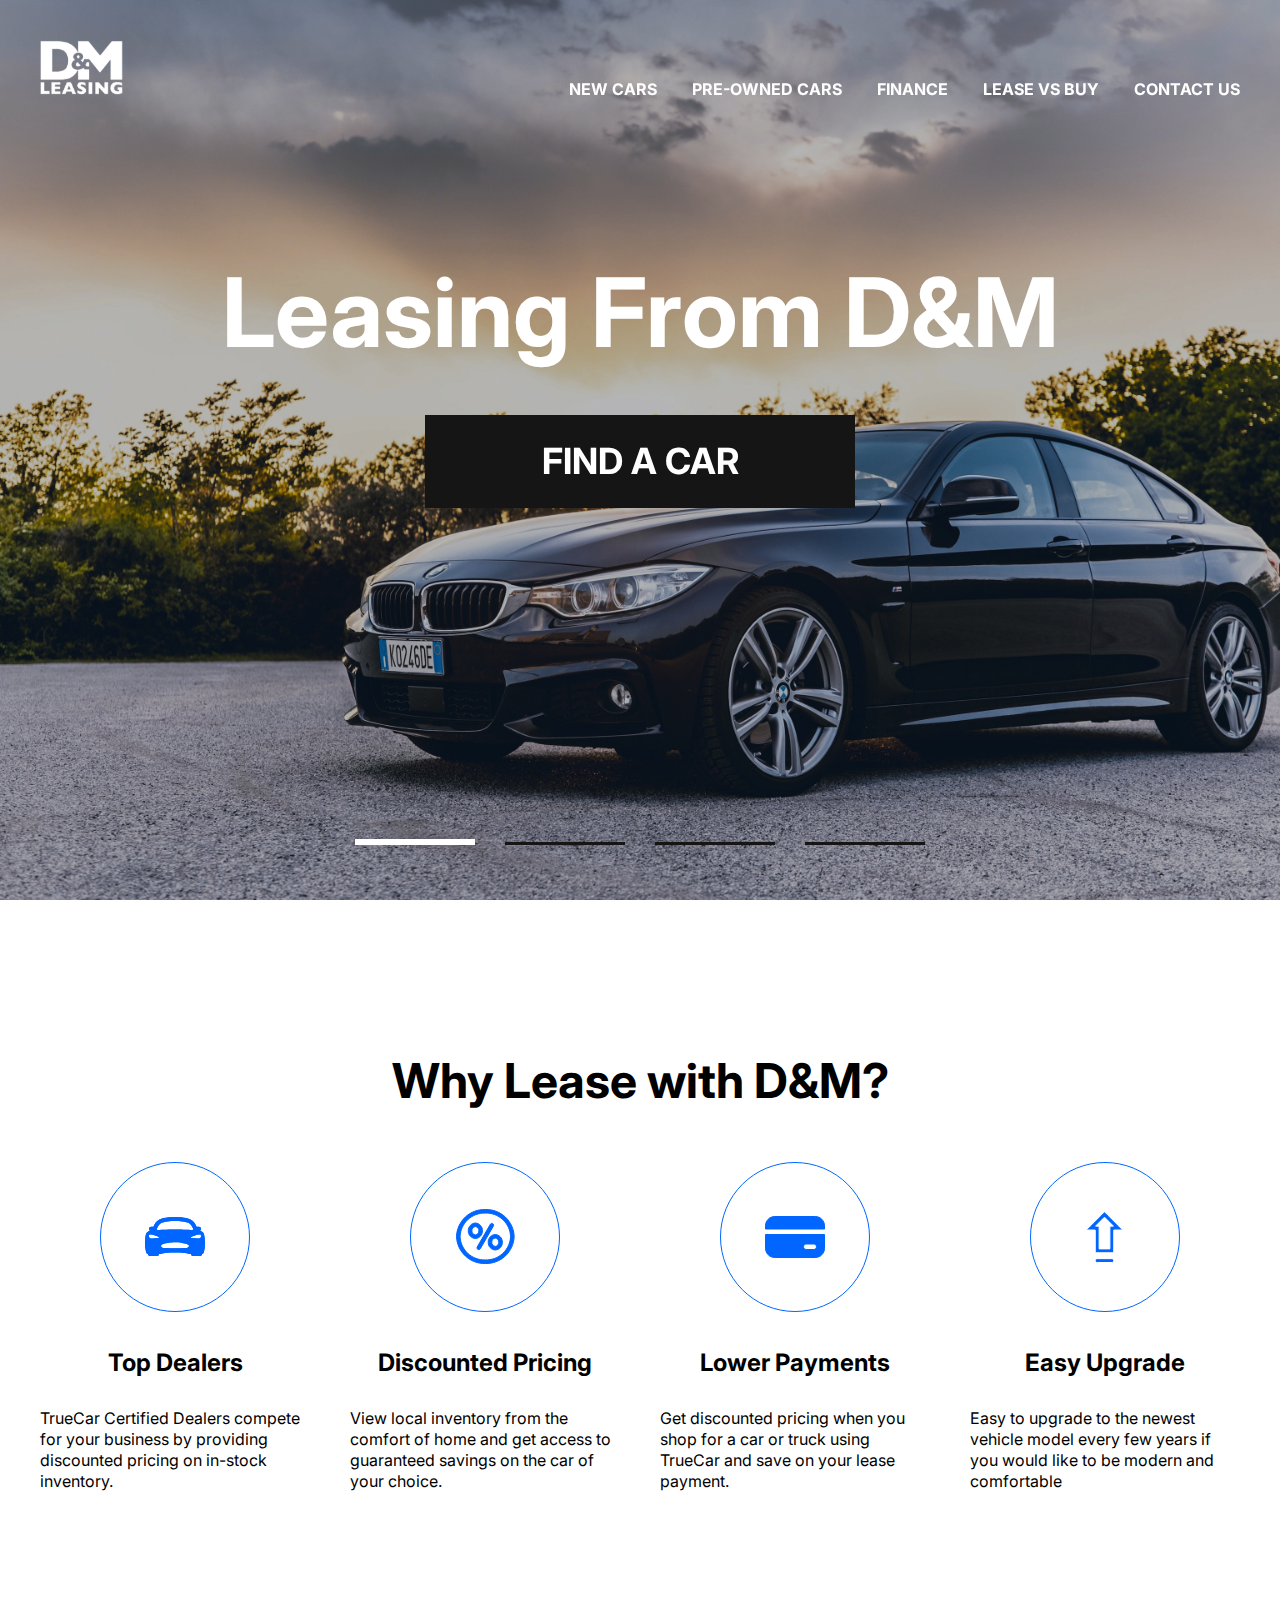
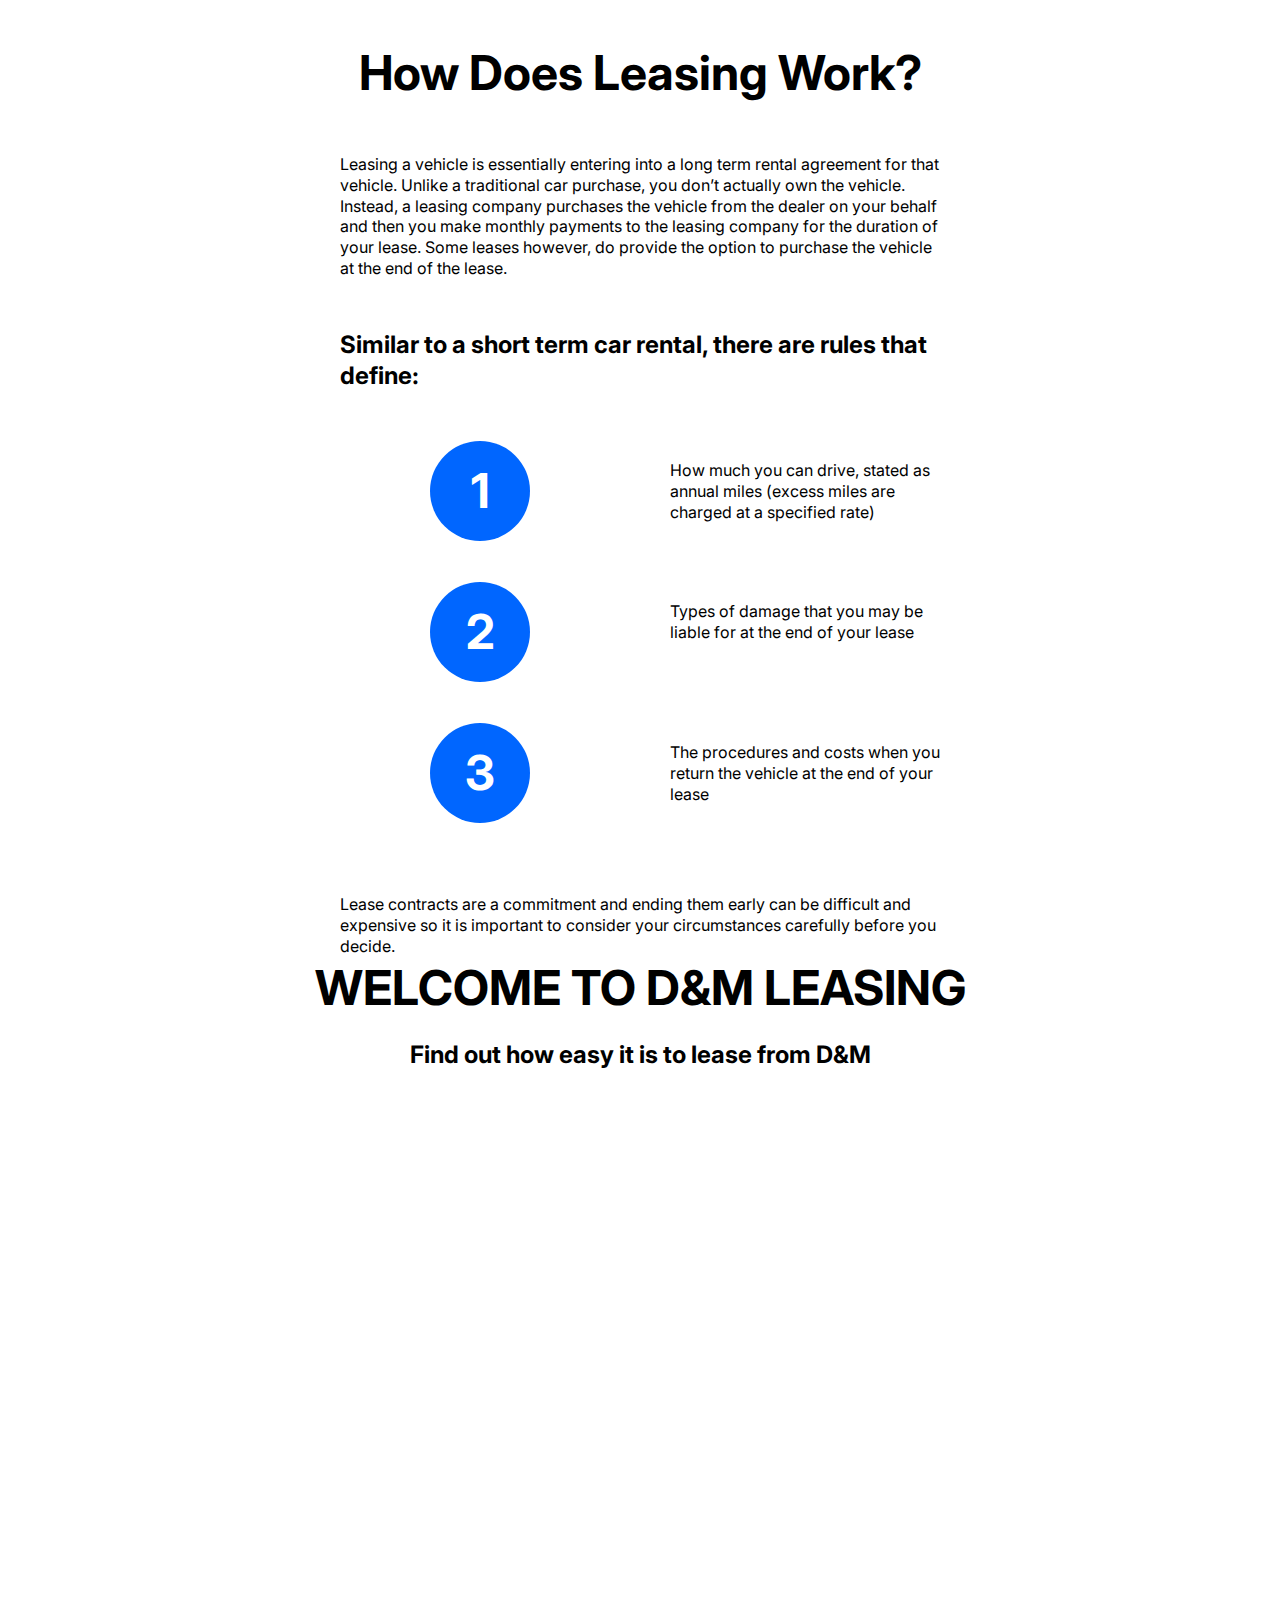
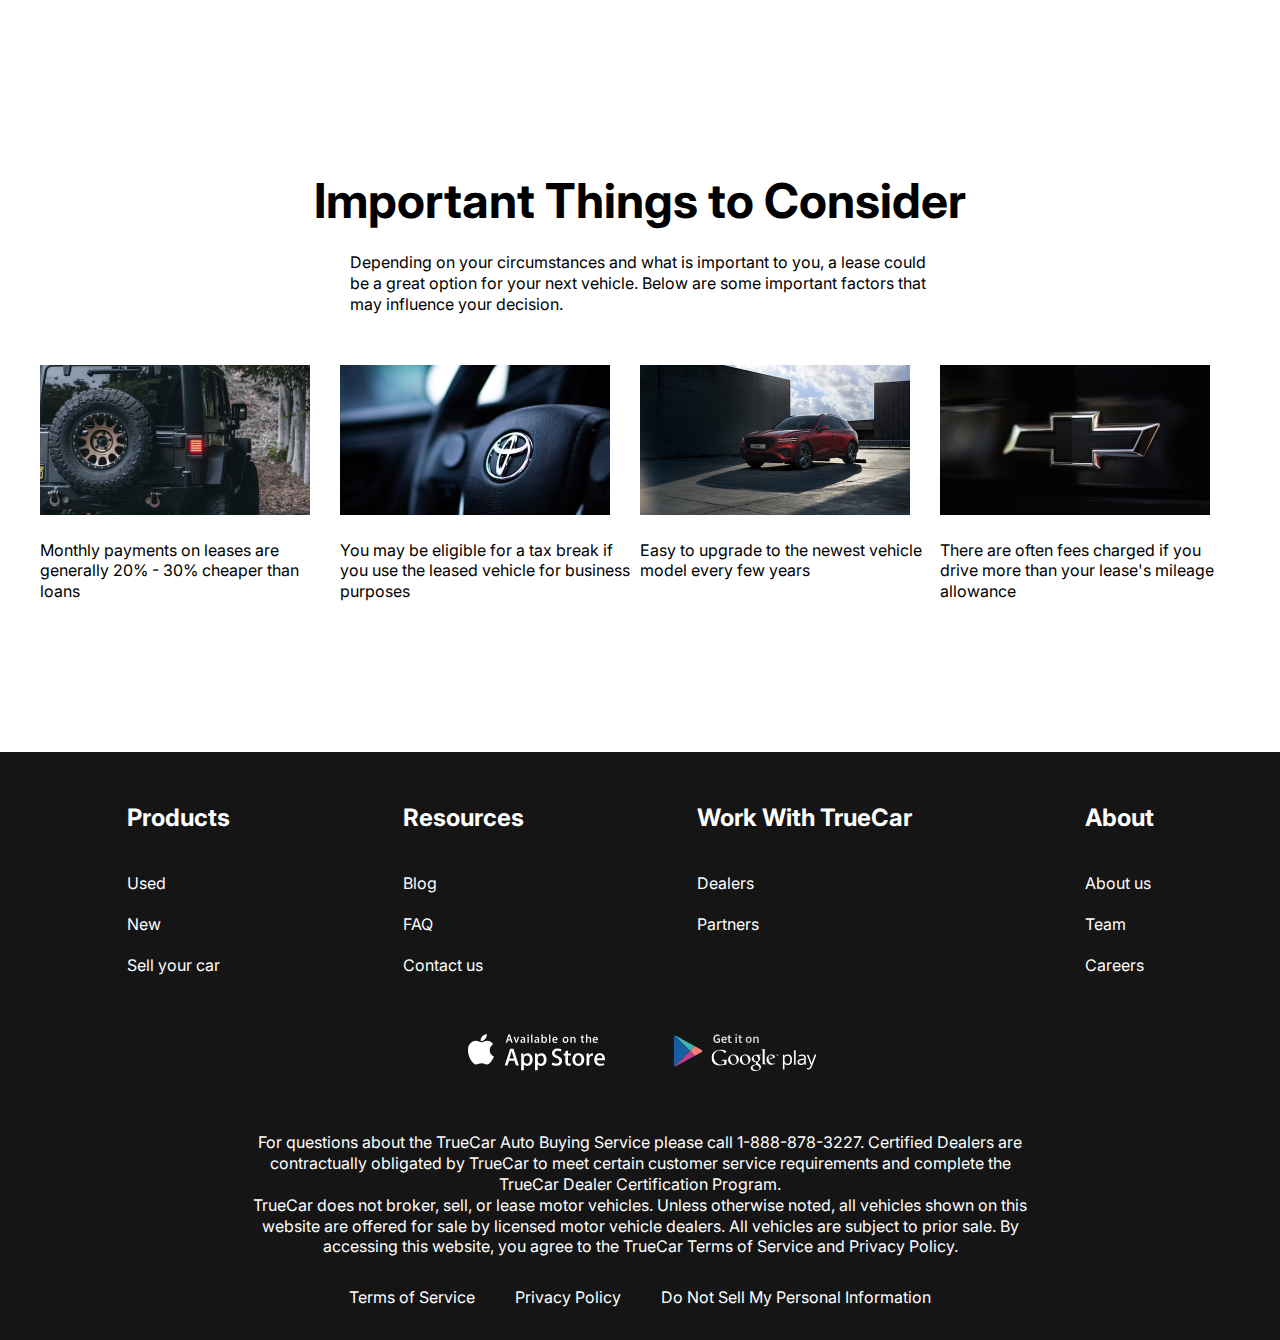
==== index.html @ 7d1ee875 "first commit" ====
<!DOCTYPE html>
<html lang="en">
  <head>
    <meta charset="UTF-8" />
    <meta http-equiv="X-UA-Compatible" content="IE=edge" />
    <meta name="viewport" content="width=device-width, initial-scale=1.0" />
    <title>Lease Cars</title>
    <link rel="preconnect" href="https://fonts.googleapis.com" />
    <link rel="preconnect" href="https://fonts.gstatic.com" crossorigin />
    <link rel="preconnect" href="https://fonts.googleapis.com" />
    <link rel="preconnect" href="https://fonts.gstatic.com" crossorigin />
    <link
      href="https://fonts.googleapis.com/css2?family=Inter:wght@400;700&display=swap"
      rel="stylesheet"
    />
    <link rel="stylesheet" href="css/swiper-bundle.min.css" />
    <link rel="stylesheet" href="css/style.css" />
  </head>
  <body>
    <div class="wrapper">
      <header class="header header-main">
        <div class="container">
          <div class="header__inner">
            <a href="index.html" class="logo">
              <img src="images/logo.svg" alt="" class="logo__img" />
            </a>
            <nav class="menu">
              <ul class="menu__list">
                <li class="menu__list-item">
                  <a href="new-cars.html" class="menu__list-link">NEW CARS</a>
                </li>
                <li class="menu__list-item">
                  <a href="#" class="menu__list-link">PRE-OWNED CARS</a>
                </li>
                <li class="menu__list-item">
                  <a href="#" class="menu__list-link">FINANCE</a>
                </li>
                <li class="menu__list-item">
                  <a href="#" class="menu__list-link">LEASE VS BUY</a>
                </li>
                <li class="menu__list-item">
                  <a href="contacts.html" class="menu__list-link">CONTACT US</a>
                </li>
              </ul>
            </nav>
          </div>
        </div>
      </header>

      <main class="main">
        <section class="top">
          <div class="container">
            <h1 class="title">Leasing From D&M</h1>
            <a href="new-cars.html" class="top__link">FIND A CAR</a>
          </div>
        </section>
        <div class="slider">
          <div class="swiper">
            <div class="swiper-wrapper">
              <div
                class="swiper-slide"
                style="background-image: url(images/slide-1.jpg)"
              ></div>
              <div
                class="swiper-slide"
                style="background-image: url(images/slide-2.jpg)"
              ></div>
              <div
                class="swiper-slide"
                style="background-image: url(images/slide-1.jpg)"
              ></div>
              <div
                class="swiper-slide"
                style="background-image: url(images/slide-2.jpg)"
              ></div>
            </div>
            <div class="swiper-pagination"></div>
          </div>
        </div>
        <section class="why-lease">
          <div class="container">
            <h2 class="section-title">Why Lease with D&M?</h2>
            <ul class="why-lease__list">
              <li class="why-lease__item">
                <img
                  src="images/why-lease-1.svg"
                  alt=""
                  class="why-lease__item-img"
                />
                <h3 class="why-lease__item-title">Top Dealers</h3>
                <p class="why-lease__item-text">
                  TrueCar Certified Dealers compete for your business by
                  providing discounted pricing on in-stock inventory.
                </p>
              </li>
              <li class="why-lease__item">
                <img
                  src="images/why-lease-2.svg"
                  alt=""
                  class="why-lease__item-img"
                />
                <h3 class="why-lease__item-title">Discounted Pricing</h3>
                <p class="why-lease__item-text">
                  View local inventory from the comfort of home and get access
                  to guaranteed savings on the car of your choice.
                </p>
              </li>
              <li class="why-lease__item">
                <img
                  src="images/why-lease-3.svg"
                  alt=""
                  class="why-lease__item-img"
                />
                <h3 class="why-lease__item-title">Lower Payments</h3>
                <p class="why-lease__item-text">
                  Get discounted pricing when you shop for a car or truck using
                  TrueCar and save on your lease payment.
                </p>
              </li>
              <li class="why-lease__item">
                <img
                  src="images/why-lease-4.svg"
                  alt=""
                  class="why-lease__item-img"
                />
                <h3 class="why-lease__item-title">Easy Upgrade</h3>
                <p class="why-lease__item-text">
                  Easy to upgrade to the newest vehicle model every few years if
                  you would like to be modern and comfortable
                </p>
              </li>
            </ul>
          </div>
        </section>
        <section class="how-does">
          <div class="container">
            <div class="how-does__inner">
              <h2 class="section-title">How Does Leasing Work?</h2>
              <p class="how-does__text">
                Leasing a vehicle is essentially entering into a long term
                rental agreement for that vehicle. Unlike a traditional car
                purchase, you don’t actually own the vehicle. Instead, a leasing
                company purchases the vehicle from the dealer on your behalf and
                then you make monthly payments to the leasing company for the
                duration of your lease. Some leases however, do provide the
                option to purchase the vehicle at the end of the lease.
              </p>
              <h4 class="how__does-title">
                Similar to a short term car rental, there are rules that define:
              </h4>
              <ol class="how__does-list">
                <li class="how__does-item">
                  How much you can drive, stated as annual miles (excess miles
                  are charged at a specified rate)
                </li>
                <li class="how__does-item">
                  Types of damage that you may be liable for at the end of your
                  lease
                </li>
                <li class="how__does-item">
                  The procedures and costs when you return the vehicle at the
                  end of your lease
                </li>
              </ol>
              <p class="how-does__text">
                Lease contracts are a commitment and ending them early can be
                difficult and expensive so it is important to consider your
                circumstances carefully before you decide.
              </p>
            </div>
          </div>
        </section>
        <section class="video">
          <div class="container">
            <h2 class="section-title video__title">WELCOME TO D&M LEASING</h2>
            <p class="video__text">Find out how easy it is to lease from D&M</p>
            <iframe
              class="video__content"
              width="1000"
              height="500"
              src="https://www.youtube.com/embed/MOHFZcXPbhE?controls=0"
              title="YouTube video player"
              frameborder="0"
              allow="accelerometer; autoplay; clipboard-write; encrypted-media; gyroscope; picture-in-picture; web-share"
              allowfullscreen
            ></iframe>
          </div>
        </section>
        <section class="important">
          <div class="container">
            <h2 class="section-title important__title">
              Important Things to Consider
            </h2>
            <p class="important__text">
              Depending on your circumstances and what is important to you, a
              lease could be a great option for your next vehicle. Below are
              some important factors that may influence your decision.
            </p>
            <ul class="important__list">
              <li class="important__item">
                <img
                  src="images/imp-1.jpg"
                  alt=""
                  class="important__item-img"
                />
                <p class="important__item-text">
                  Monthly payments on leases are generally 20% - 30% cheaper
                  than loans
                </p>
              </li>
              <li class="important__item">
                <img
                  src="images/imp-2.jpg"
                  alt=""
                  class="important__item-img"
                />
                <p class="important__item-text">
                  You may be eligible for a tax break if you use the leased
                  vehicle for business purposes
                </p>
              </li>
              <li class="important__item">
                <img
                  src="images/imp-3.jpg"
                  alt=""
                  class="important__item-img"
                />
                <p class="important__item-text">
                  Easy to upgrade to the newest vehicle model every few years
                </p>
              </li>
              <li class="important__item">
                <img
                  src="images/imp-4.jpg"
                  alt=""
                  class="important__item-img"
                />
                <p class="important__item-text">
                  There are often fees charged if you drive more than your
                  lease's mileage allowance
                </p>
              </li>
            </ul>
          </div>
        </section>
      </main>
      <footer class="footer">
        <div class="container">
          <nav class="footer__menu">
            <ul class="footer__menu-list">
              <li class="footer__menu-item">
                <p class="footer__menu-title">Products</p>
              </li>
              <li class="footer__menu-item">
                <a href="#" class="footer__menu-link">Used</a>
              </li>
              <li class="footer__menu-item">
                <a href="#" class="footer__menu-link">New</a>
              </li>
              <li class="footer__menu-item">
                <a href="#" class="footer__menu-link">Sell your car</a>
              </li>
            </ul>
            <ul class="footer__menu-list">
              <li class="footer__menu-item">
                <p class="footer__menu-title">Resources</p>
              </li>
              <li class="footer__menu-item">
                <a href="#" class="footer__menu-link">Blog</a>
              </li>
              <li class="footer__menu-item">
                <a href="#" class="footer__menu-link">FAQ</a>
              </li>
              <li class="footer__menu-item">
                <a href="#" class="footer__menu-link">Contact us</a>
              </li>
            </ul>
            <ul class="footer__menu-list">
              <li class="footer__menu-item">
                <p class="footer__menu-title">Work With TrueCar</p>
              </li>
              <li class="footer__menu-item">
                <a href="#" class="footer__menu-link">Dealers</a>
              </li>
              <li class="footer__menu-item">
                <a href="#" class="footer__menu-link">Partners</a>
              </li>
            </ul>
            <ul class="footer__menu-list">
              <li class="footer__menu-item">
                <p class="footer__menu-title">About</p>
              </li>
              <li class="footer__menu-item">
                <a href="#" class="footer__menu-link">About us</a>
              </li>
              <li class="footer__menu-item">
                <a href="#" class="footer__menu-link">Team</a>
              </li>
              <li class="footer__menu-item">
                <a href="#" class="footer__menu-link">Careers</a>
              </li>
            </ul>
          </nav>
          <ul class="app">
            <li class="app__item">
              <a href="#" class="app__item-link">
                <img class="app__item-img" src="images/appstore.svg" alt="" />
              </a>
            </li>
            <li class="app__item">
              <a href="#" class="app__item-link">
                <img class="app__item-img" src="images/googleplay.svg" alt="" />
              </a>
            </li>
          </ul>
          <div class="footer__copy">
            <p class="footer__copy-text">
              For questions about the TrueCar Auto Buying Service please call
              1-888-878-3227. Certified Dealers are contractually obligated by
              TrueCar to meet certain customer service requirements and complete
              the TrueCar Dealer Certification Program.
            </p>
            <p class="footer__copy-text">
              TrueCar does not broker, sell, or lease motor vehicles. Unless
              otherwise noted, all vehicles shown on this website are offered
              for sale by licensed motor vehicle dealers. All vehicles are
              subject to prior sale. By accessing this website, you agree to the
              TrueCar Terms of Service and Privacy Policy.
            </p>
          </div>
          <nav class="copy__nav">
            <ul class="copy__nav-list">
              <li class="copy__nav-item">
                <a href="#" class="copy__nav-link">Terms of Service</a>
              </li>
              <li class="copy__nav-item">
                <a href="#" class="copy__nav-link">Privacy Policy</a>
              </li>
              <li class="copy__nav-item">
                <a href="#" class="copy__nav-link"
                  >Do Not Sell My Personal Information</a
                >
              </li>
            </ul>
          </nav>
        </div>
      </footer>
    </div>
    <script src="js/swiper-bundle.min.js"></script>
    <script src="js/main.js"></script>
  </body>
</html>
---- css/style.css ----
html {
  box-sizing: border-box;
}

*,
*::after,
*::before {
  box-sizing: inherit;
  margin: 0;
  padding: 0;
}

html,
body {
  height: 100%;
}

ul {
  list-style-type: none;
}

a {
  text-decoration: none;
  color: inherit;
}

.section-title {
  margin-bottom: 50px;
  font-size: 48px;
  font-weight: 700;
  text-align: center;
}

.wrapper {
  min-height: 100%;
  display: flex;
  flex-direction: column;
}
.header {
}
.container {
  max-width: 1220px;
  margin: 0 auto;
  padding: 0 10px;
}

body {
  font-size: 16px;
  font-weight: 400;
  font-family: 'Inter', sans-serif;
  line-height: 1.3;
}

.header {
  background-color: #151515;
}

.header-main {
  background-color: transparent;
  position: absolute;
  z-index: 10;
  left: 0;
  right: 0;
}

.header__inner {
  padding-top: 40px;
  padding-bottom: 45px;
  display: flex;
  justify-content: space-between;
  align-items: end;
}

.menu__list {
  display: flex;
  gap: 35px;
}
.menu__list-item {
}
.menu__list-link {
  color: #fff;
  text-transform: uppercase;
  font-weight: 700;
}

.menu__list-link--active {
  color: #0066ff;
}

.footer {
  background-color: #151515;
  padding: 50px 0 32px;
  color: #fff;
}

.footer__menu {
  display: flex;
  justify-content: space-around;
  margin-bottom: 50px;
}

.footer__menu-title {
  font-size: 24px;
  font-weight: 700;
  padding-bottom: 20px;
}

.footer__menu-item + .footer__menu-item {
  padding-top: 20px;
}
.footer__menu-list {
  max-width: 250px;
}

.app {
  display: flex;
  justify-content: center;
  gap: 40px;
  margin-bottom: 52px;
}

.footer__copy {
  max-width: 800px;
  margin: 0 auto 30px;
  text-align: center;
}

.copy__nav-list {
  display: flex;
  justify-content: center;
  gap: 40px;
}

.main {
  flex-grow: 1;
}

.top {
  color: #fff;
  text-align: center;
  padding-top: 250px;
  padding-bottom: 50px;
  position: absolute;
  z-index: 5;
  left: 0;
  right: 0;
}

.title {
  padding-bottom: 40px;
  font-size: 96px;
  font-weight: 700;
}

.top__link {
  background-color: #151515;
  padding: 23px;
  max-width: 430px;
  width: 100%;
  display: inline-block;
  text-transform: uppercase;
  font-size: 36px;
  font-weight: 700;
}

.swiper::after {
  content: '';
  background: rgba(21, 21, 21, 0.3);
  position: absolute;
  z-index: 5;
  left: 0;
  right: 0;
  bottom: 0;
  top: 0;
}

.swiper-slide {
  background-repeat: no-repeat;
  background-size: cover;
  background-position: center;
  height: 100vh;
}

.swiper-pagination-bullet {
  width: 120px;
  height: 3px;
  background-color: #151515;
  border-radius: 0;
  opacity: 1;
}

.swiper-pagination-bullet-active {
  height: 6px;
  background-color: #fff;
}

.swiper-pagination-horizontal.swiper-pagination-bullets
  .swiper-pagination-bullet {
  margin: 0 15px;
}

.swiper-pagination-bullets.swiper-pagination-horizontal {
  bottom: 50px;
}

.why-lease {
  padding: 150px 0;
}

.why-lease__list {
  display: grid;
  grid-template-columns: repeat(4, 1fr);
  gap: 40px;
  text-align: center;
}

.why-lease__item-img {
  margin-bottom: 30px;
}

.why-lease__item-title {
  margin-bottom: 30px;
  font-weight: 700;
  font-size: 24px;
}
.why-lease__item-text {
  text-align: left;
}

how-does {
  padding-bottom: 150px;
}

.how-does__inner {
  max-width: 600px;
  margin: 0 auto;
}

.how__does-title {
  font-size: 24px;
  font-weight: 700;
  padding-top: 50px;
}

.how__does-list {
  padding: 50px 0 70px;
  counter-reset: myCounter;
}

.how__does-item {
  list-style-type: none;
  width: 270px;
  position: relative;
  margin-left: auto;
  box-sizing: content-box;
  padding: 19px 0 19px 240px;
  min-height: 63px;
}

.how__does-item + .how__does-item {
  margin-top: 40px;
}

.how__does-item::before {
  counter-increment: myCounter;
  content: counter(myCounter);
  display: flex;
  justify-content: center;
  align-items: center;
  font-size: 48px;
  font-weight: 700;
  background-color: #0066ff;
  width: 100px;
  height: 100px;
  border-radius: 50%;
  color: #fff;
  position: absolute;
  left: 0;
  top: 0;
}

.video {
  padding-bottom: 150px;
}

.video__title {
  margin-bottom: 20px;
}

.video__text {
  font-size: 24px;
  font-weight: 700;
  margin-bottom: 50px;
  text-align: center;
}

.video__content {
  margin: 0 auto;
  display: block;
}

.important {
  padding-bottom: 150px;
}

.important__title {
  margin-bottom: 20px;
}
.important__text {
  max-width: 580px;
  margin: 0 auto 50px;
}
.important__list {
  display: grid;
  grid-template-columns: repeat(4, 1fr);
}

.important__item-img {
  margin-bottom: 20px;
}
.important__item-text {
}

.contacts {
  padding: 100px 0 150px;
}
.contacts__title {
  margin-bottom: 20px;
}
.contacts__text {
  text-align: center;
  font-weight: 700;
  font-size: 24px;
  margin-bottom: 50px;
  padding: 0 100px;
}
.form {
  max-width: 590px;
  margin: 0 auto;
  display: flex;
  justify-content: space-between;
  flex-wrap: wrap;
}
.form__input {
  width: 270px;
  padding: 18px 20px;
  display: inline-block;
  border: 1px solid #0066ff;
  margin-bottom: 50px;
  font-size: 16px;
  font-weight: 400;
  font-family: 'Inter', sans-serif;
  line-height: 1.3;
  color: #000;
}

.form__input::placeholder,
.form__textarea::placeholder {
  font-size: 16px;
  font-weight: 400;
  font-family: 'Inter', sans-serif;
  line-height: 1.3;
  color: #000;
  opacity: 0.5;
}

.form__textarea {
  width: 100%;
  resize: none;
  padding: 28px 20px;
  height: 290px;
  border: 1px solid #0066ff;
  font-size: 16px;
  font-weight: 400;
  font-family: 'Inter', sans-serif;
  line-height: 1.3;
  color: #000;
  margin-bottom: 50px;
}

.form__btn {
  text-transform: uppercase;
  color: #fff;
  background-color: #151515;
  font-size: 16px;
  font-weight: 400;
  font-family: 'Inter', sans-serif;
  line-height: 1.3;
  padding: 13px 61px;
  margin: 0 auto;
}

.blog {
  padding-bottom: 150px;
}

.blog__items {
  display: grid;
  grid-template-columns: repeat(2, 1fr);
  gap: 40px;
  margin-bottom: 70px;
}
.blog__item {
  display: flex;
  justify-content: space-between;
  flex-wrap: wrap;
}
.blog__item-img {
  margin-bottom: 30px;
  width: 100%;
}
.blog__item-title {
  flex-basis: 446px;
  font-size: 24px;
  font-weight: 700;
}
.blog__item-link {
  color: #fff;
  background-color: #0066ff;
  padding: 4px 20px;
}

.showmore-link {
  text-transform: uppercase;
  background-color: #151515;
  padding: 13px;
  color: #fff;
  width: 225px;
  margin: 0 auto;
  text-align: center;
  display: block;
}

.choose {
  padding: 100px 0 150px;
}

.tabs {
  margin-bottom: 70px;
}

.tabs__btn {
  padding: 0 150px;
  display: flex;
  justify-content: space-between;
  gap: 80px;
  padding-bottom: 100px;
}
.tabs__btn-item {
  font-size: 24px;
  font-weight: 700;
  cursor: pointer;
  border: none;
  background-color: transparent;
  padding: 0;
}

.tabs__btn-item--active {
  color: #0066ff;
}

.tabs__content-item {
  display: none;
  grid-template-columns: repeat(4, 1fr);
  gap: 100px 40px;
}

.tabs__content-item.tabs__content-item--active {
  display: grid;
}
.card {
  text-align: center;
}

.card__content {
  padding: 0 5px;
  border: 1px solid #0066ff;
  border-top: 0;
}

.card__img {
  display: block;
}

.card__title {
  padding-top: 20px;
  font-size: 24px;
  font-weight: 700;
  margin-bottom: 20px;
}
.card__text {
  margin-bottom: 20px;
}
.card__price {
  margin-bottom: 20px;
  font-size: 24px;
  font-weight: 700;
}
.card__link {
  display: block;
  color: #0066ff;
  border: 1px solid #0066ff;
  border-top: 0;
}
.showmore-link {
}
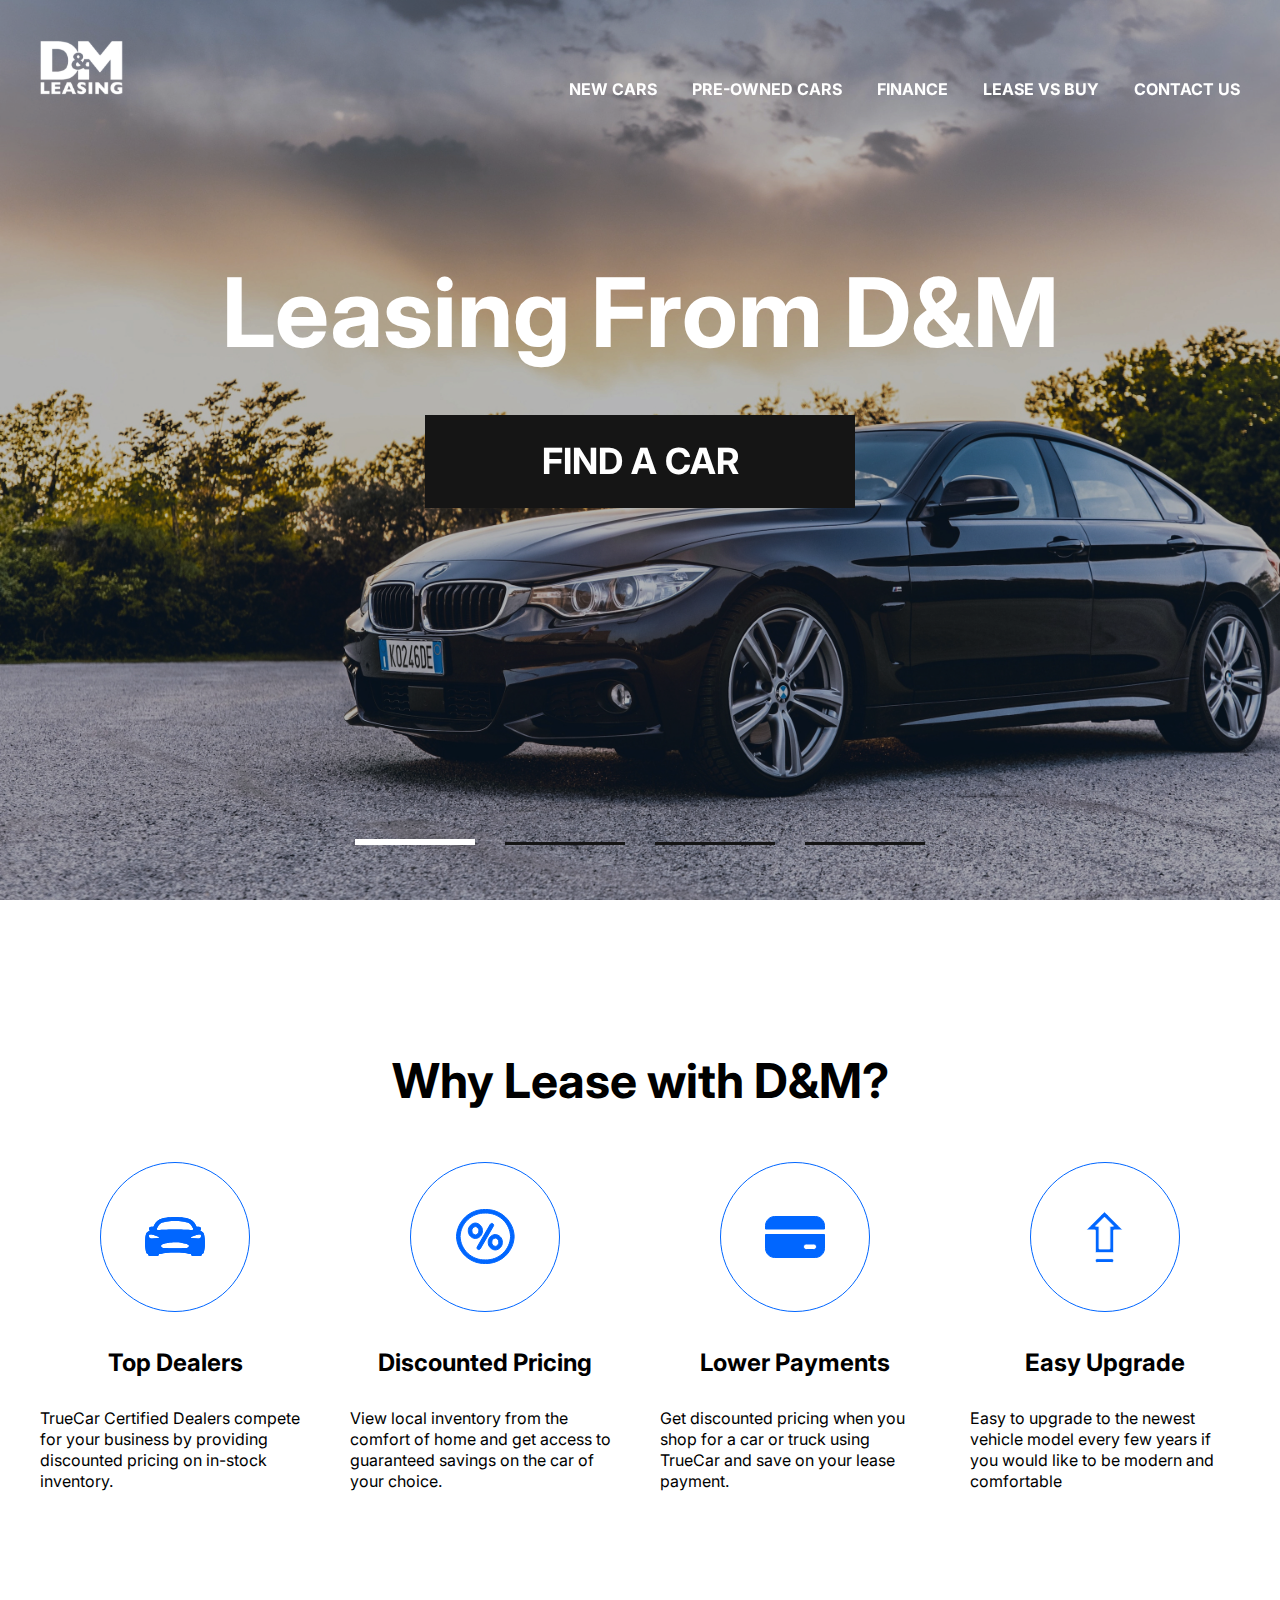
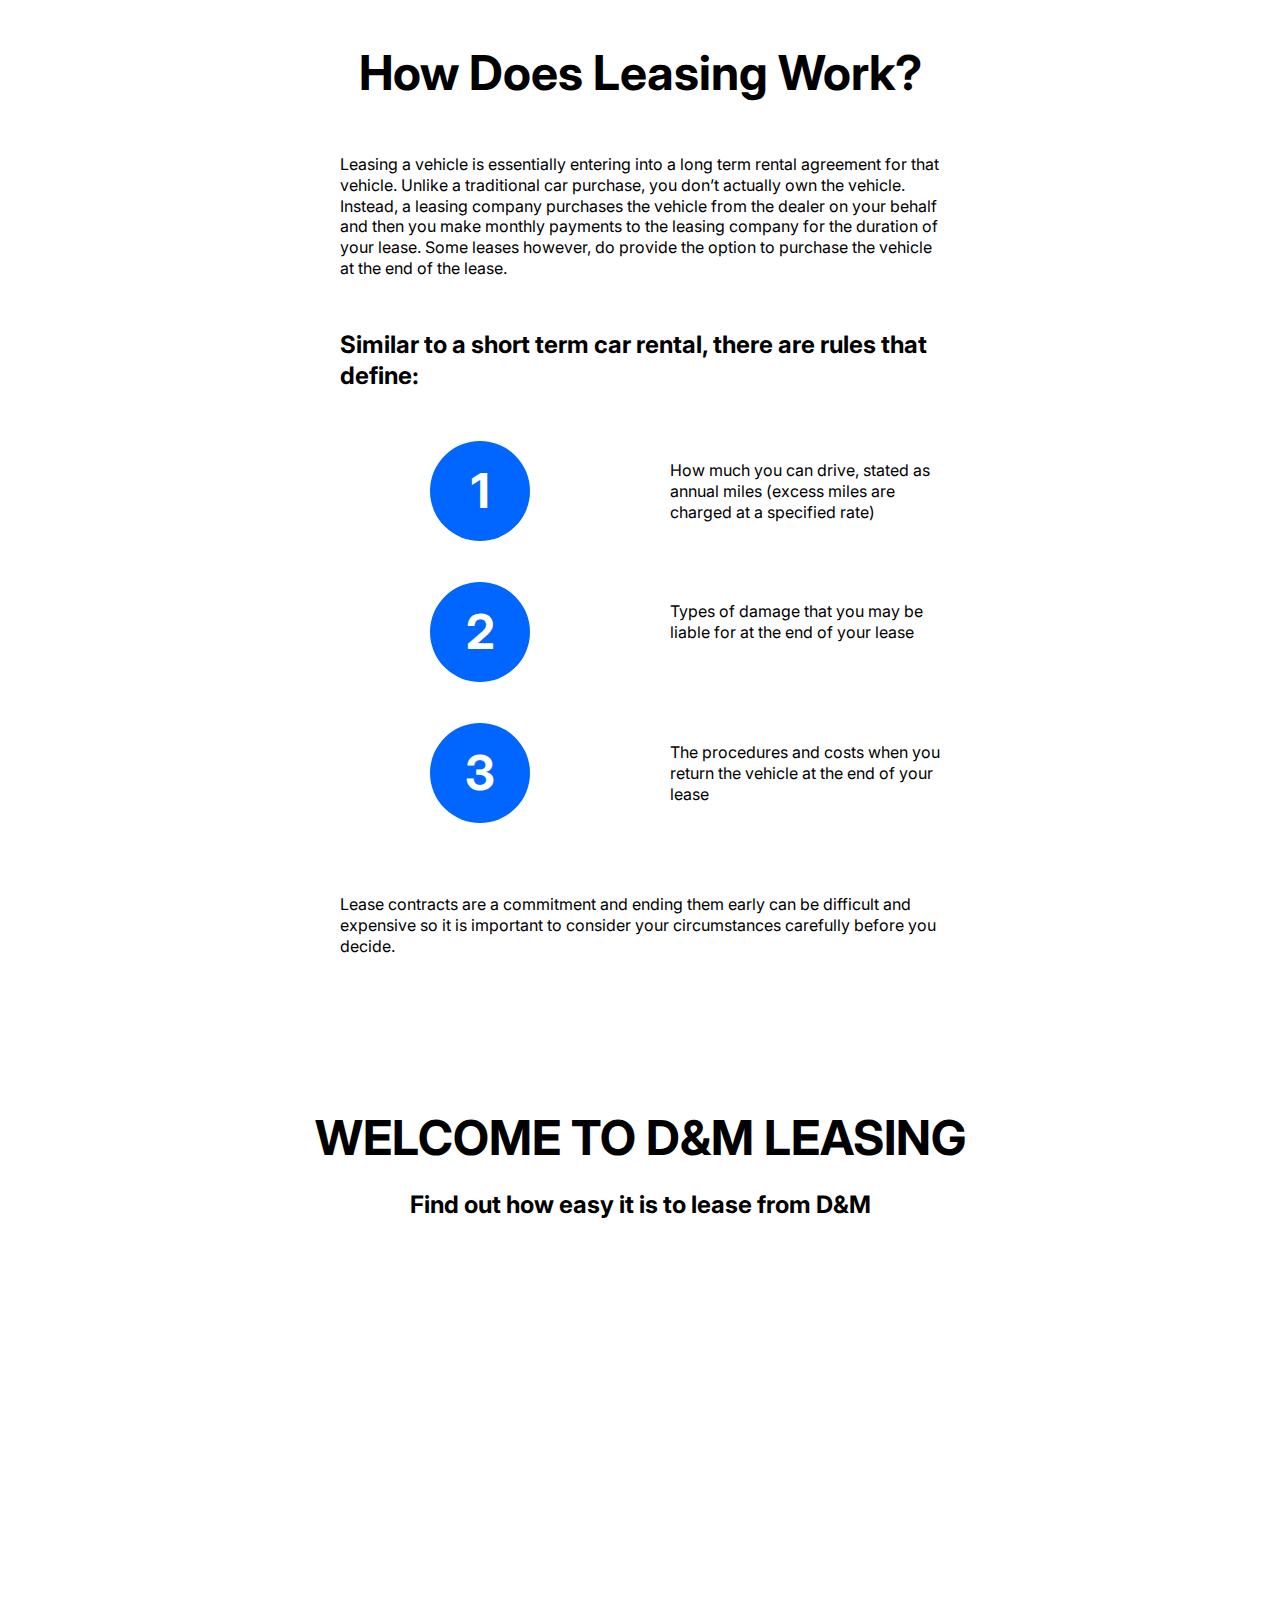
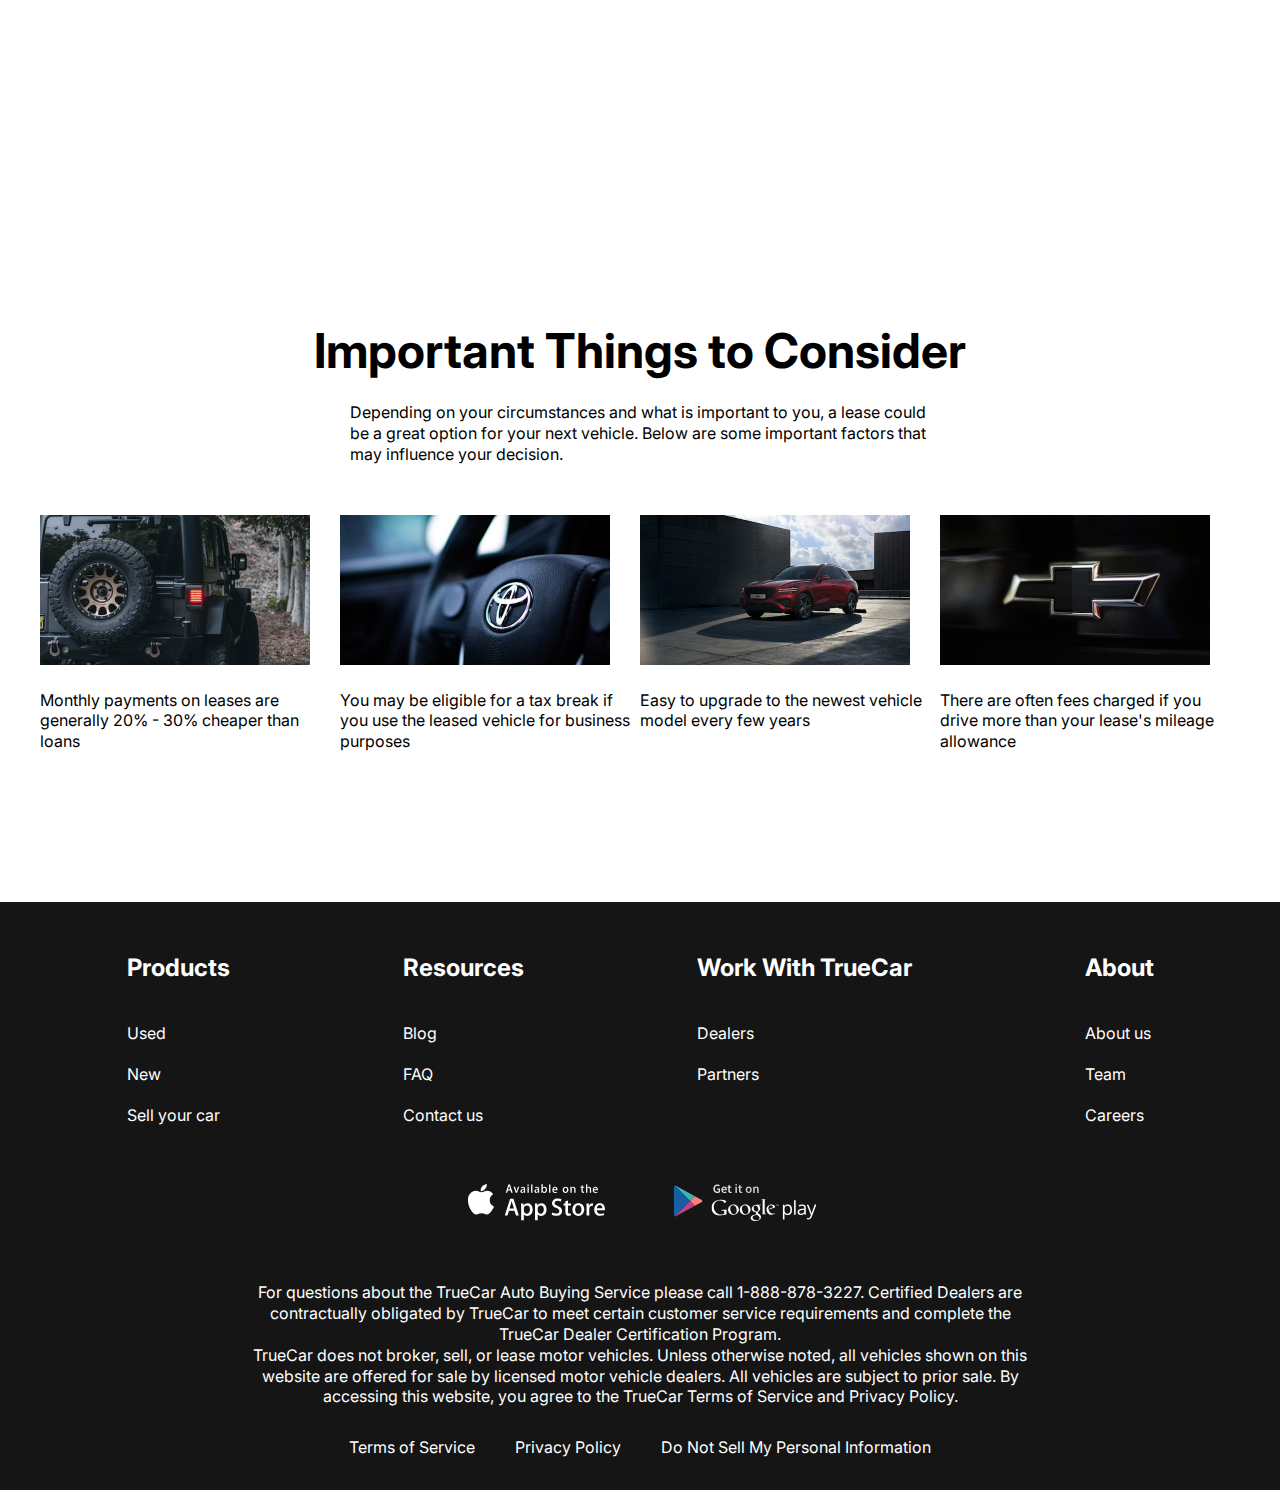
==== commit 1bf605b8: "update" ====
--- a/index.html
+++ b/index.html
@@ -25,6 +25,11 @@
               <img src="images/logo.svg" alt="" class="logo__img" />
             </a>
             <nav class="menu">
+              <button class="menu__btn">
+                <span></span>
+                <span></span>
+                <span></span>
+              </button>
               <ul class="menu__list">
                 <li class="menu__list-item">
                   <a href="new-cars.html" class="menu__list-link">NEW CARS</a>
--- a/css/style.css
+++ b/css/style.css
@@ -227,7 +227,7 @@
   text-align: left;
 }
 
-how-does {
+.how-does {
   padding-bottom: 150px;
 }
 
@@ -502,5 +502,172 @@
   border: 1px solid #0066ff;
   border-top: 0;
 }
-.showmore-link {
-}
+
+.menu__btn {
+  width: 30px;
+  height: 20px;
+  display: flex;
+  flex-direction: column;
+  justify-content: space-between;
+  padding: 0;
+  border: none;
+  background-color: transparent;
+  cursor: pointer;
+  display: none;
+}
+
+.menu__btn span {
+  height: 2px;
+  background-color: #fff;
+  width: 100%;
+}
+
+@media (max-width: 1180px) {
+  .important__list {
+    gap: 30px 20px;
+  }
+  .important__item-img {
+    width: 100%;
+  }
+}
+
+@media (max-width: 1040px) {
+  .video__content {
+    width: 100%;
+  }
+}
+
+@media (max-width: 860px) {
+  .menu__btn {
+    display: flex;
+  }
+
+  .menu__btn,
+  .logo {
+    position: relative;
+    z-index: 10;
+  }
+
+  .menu__list {
+    position: absolute;
+    z-index: 5;
+    background-color: #151515;
+    flex-direction: column;
+    align-items: center;
+    justify-content: space-between;
+    top: 0;
+    left: 0;
+    right: 0;
+    bottom: 0;
+    padding-top: 200px;
+    height: 100vh;
+    transform: translateY(-100%);
+    transition: transform 0.3s ease;
+  }
+
+  .menu__list.menu__list--active {
+    transform: translateY(0%);
+  }
+
+  .why-lease__list {
+    grid-template-columns: repeat(2, 1fr);
+    gap: 20px;
+  }
+
+  .important__list {
+    grid-template-columns: repeat(2, 1fr);
+  }
+}
+
+@media (max-width: 768px) {
+  .title {
+    font-size: 70px;
+  }
+
+  .top__link {
+    padding: 16px;
+    max-width: 360px;
+    font-size: 28px;
+  }
+  .swiper-pagination-bullet {
+    width: 60px;
+  }
+  .swiper-pagination-bullet-active {
+    height: 4px;
+  }
+  .video__content {
+    height: 400px;
+  }
+  .footer__menu {
+    display: grid;
+    grid-template-columns: repeat(2, 1fr);
+    gap: 40px;
+  }
+}
+
+@media (max-width: 540px) {
+  .title {
+    font-size: 60px;
+  }
+  .top__link {
+    max-width: 310px;
+    font-size: 24px;
+  }
+  .swiper-pagination-horizontal.swiper-pagination-bullets
+    .swiper-pagination-bullet {
+    margin: 0 10px;
+  }
+  .swiper-pagination-bullet {
+    width: 35px;
+  }
+  .why-lease__list {
+    grid-template-columns: repeat(1, 1fr);
+  }
+  .why-lease {
+    padding: 50px 0;
+  }
+  .section-title {
+    font-size: 34px;
+  }
+
+  .how__does-list {
+    padding: 30px 0 40px;
+  }
+  .how-does {
+    padding-bottom: 50px;
+  }
+
+  .video {
+    padding-bottom: 50px;
+  }
+  .video__content {
+    height: 200px;
+  }
+  .how__does-item {
+    padding: 65px 0 19px 0;
+    margin-right: auto;
+  }
+  .how__does-item::before {
+    right: 0;
+    margin: 0 auto;
+    width: 50px;
+    height: 50px;
+    font-size: 32px;
+  }
+
+  .important {
+    padding-bottom: 50px;
+  }
+  .important__list {
+    grid-template-columns: repeat(1, 1fr);
+  }
+
+  .app,
+  .copy__nav-list {
+    flex-direction: column;
+    align-items: center;
+  }
+  .copy__nav-list {
+    gap: 20px;
+  }
+}
